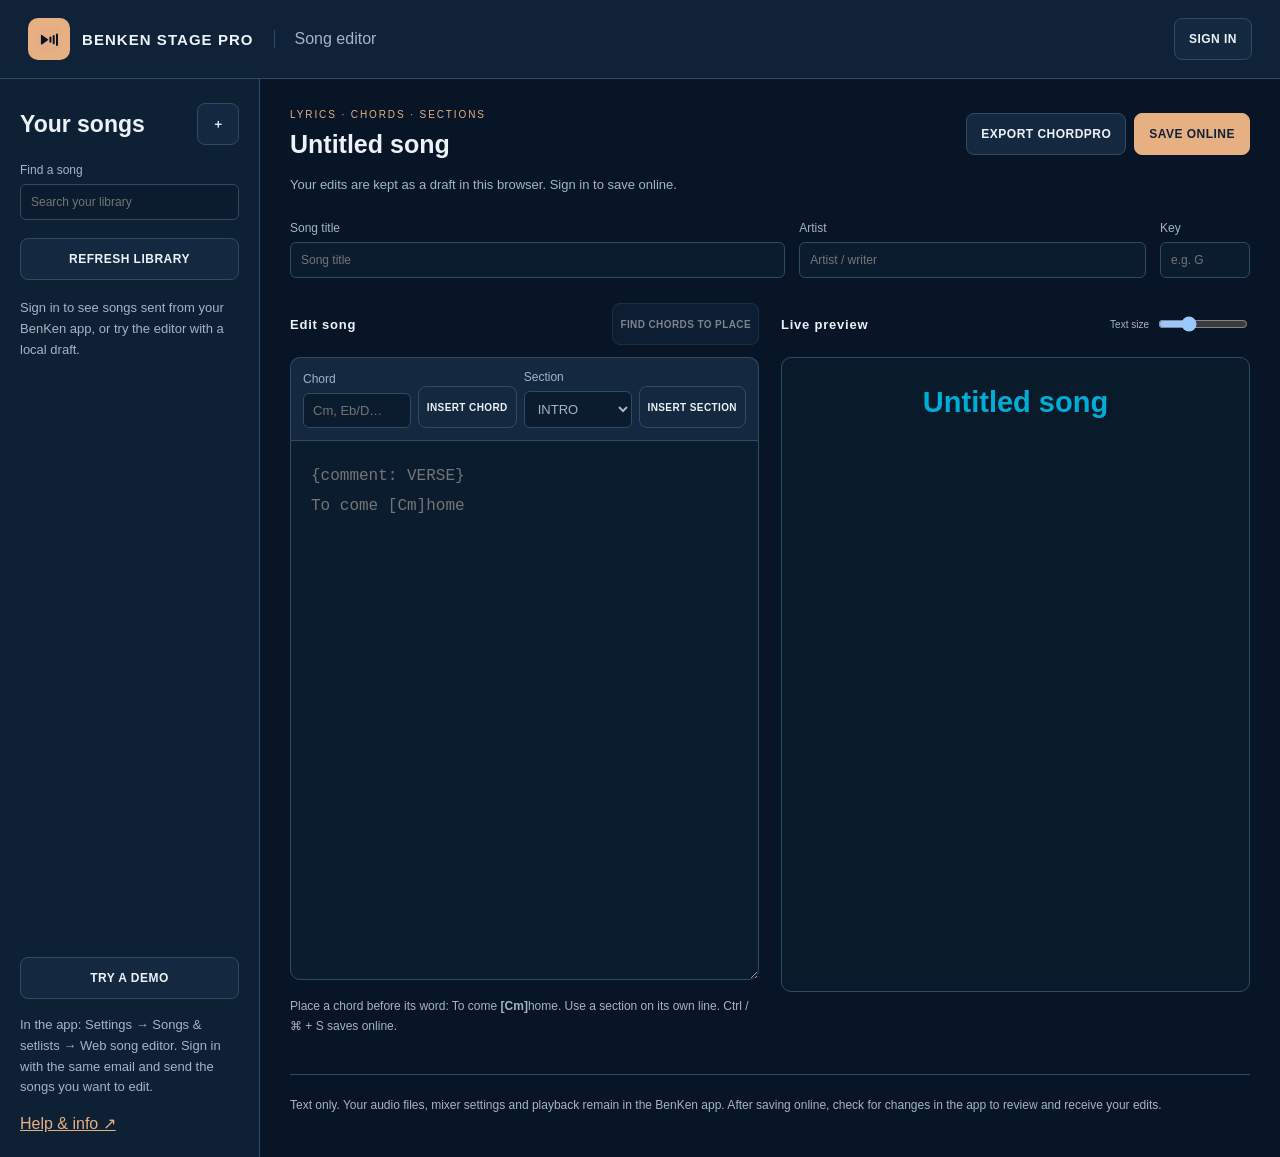
==== editor.html @ 2c7da27f "Add BenKen web song editor with private text sync" ====
<!doctype html><html lang="en"><head><meta charset="utf-8"><meta name="viewport" content="width=device-width, initial-scale=1"><meta name="referrer" content="no-referrer"><title>Song editor · BenKen Stage Pro</title><link rel="stylesheet" href="editor.css"><script defer src="editor-library.js"></script><script defer src="editor-lyrics.js"></script><script defer src="editor.js"></script></head><body>
<header><a class="brand" href="index.html"><img class="logo" src="benken-play-sound.svg" width="42" height="42" alt=""> BENKEN STAGE PRO</a><span class="subtitle">Song editor</span><button id="accountButton">SIGN IN</button></header>
<main><aside><div class="library-heading"><h1>Your songs</h1><button id="newSong" aria-label="Create a new song">＋</button></div><label class="search">Find a song<input id="search" type="search" placeholder="Search your library"></label><button id="refresh">REFRESH LIBRARY</button><p id="libraryStatus">Sign in to see songs sent from your BenKen app, or try the editor with a local draft.</p><div id="songs"></div><div class="aside-bottom"><button id="demo">TRY A DEMO</button><p>In the app: Settings → Songs &amp; setlists → Web song editor. Sign in with the same email and send the songs you want to edit.</p><a href="help.html">Help &amp; info ↗</a></div></aside>
<section class="workspace"><div class="work-heading"><div><p class="eyebrow">LYRICS · CHORDS · SECTIONS</p><h2 id="workTitle">Make room for the music.</h2></div><div class="save-actions"><button id="download">EXPORT CHORDPRO</button><button id="save" class="primary">SAVE ONLINE</button></div></div><p id="status" role="status" aria-live="polite">Your edits are kept as a draft in this browser. Sign in to save online.</p>
<div id="conflict" hidden><strong>The online song has changed.</strong><p>Your draft is still here. Compare both versions before choosing. Nothing has been overwritten.</p><div class="conflict-grid"><label>Your draft<textarea id="conflictLocal" readonly></textarea></label><label>Current online version<textarea id="conflictRemote" readonly></textarea></label></div><p id="conflictMeta"></p><button id="useCloud">LOAD ONLINE VERSION</button><button id="keepDraft">SAVE MY DRAFT INSTEAD</button><button id="copyDraft">SAVE DRAFT AS A NEW SONG</button></div>
<div class="metadata"><label>Song title<input id="songTitle" maxlength="250" placeholder="Song title"></label><label>Artist<input id="artist" maxlength="250" placeholder="Artist / writer"></label><label>Key<input id="songKey" maxlength="40" placeholder="e.g. G"></label></div>
<div class="editor-grid"><section class="edit-pane"><div class="pane-heading"><h3>Edit song</h3><button id="findPending">FIND CHORDS TO PLACE</button></div><div class="insert-toolbar"><label>Chord<input id="chord" placeholder="Cm, Eb/D…" maxlength="30"></label><button id="insertChord">INSERT CHORD</button><label>Section<select id="section"><option>INTRO</option><option>VERSE</option><option>CHORUS</option><option>PRE-CHORUS</option><option>BRIDGE</option><option>SOLO</option><option>OUTRO</option></select></label><button id="insertSection">INSERT SECTION</button></div><label for="lyrics" class="sr-only">Lyrics and chords</label><textarea id="lyrics" maxlength="200000" spellcheck="false" placeholder="{comment: VERSE}&#10;To come [Cm]home"></textarea><p class="hint">Place a chord before its word: To come <strong>[Cm]</strong>home. Use a section on its own line. Ctrl / ⌘ + S saves online.</p></section>
<section class="preview-pane"><div class="pane-heading"><h3>Live preview</h3><label>Text size<input id="fontSize" type="range" min="16" max="36" value="22"></label></div><article id="preview" aria-label="Song preview"><h2 id="previewTitle"></h2><p id="previewMeta"></p><div id="previewLyrics"></div></article></section></div>
<p class="footnote">Text only. Your audio files, mixer settings and playback remain in the BenKen app. After saving online, check for changes in the app to review and receive your edits.</p></section></main>
<dialog id="account"><div class="dialog-heading"><h2>Your BenKen library</h2><button id="closeAccount" aria-label="Close sign-in">×</button></div><div id="accountContent"></div><p id="accountStatus" role="status"></p></dialog>
</body></html>
---- editor.css ----
:root{color-scheme:dark;--bg:#081526;--panel:#14283f;--line:#304c65;--ink:#edf2f7;--muted:#a3b5c6;--copper:#e7b083;--chord:#f1bf67;font-family:Inter,-apple-system,BlinkMacSystemFont,'Segoe UI',sans-serif;color:var(--ink);background:var(--bg)}*{box-sizing:border-box}body{margin:0}button,input,select,textarea{font:inherit;color:inherit}button{cursor:pointer;min-height:42px;padding:10px 14px;border:1px solid var(--line);border-radius:8px;background:var(--panel);font-size:12px;font-weight:700;letter-spacing:.04em}button:hover{border-color:var(--copper)}button:disabled{opacity:.5;cursor:wait}button.primary{background:var(--copper);color:#112236;border-color:var(--copper)}input,select,textarea{background:#0b1c2f;border:1px solid var(--line);border-radius:6px;padding:10px;min-width:0;width:100%}input:focus,textarea:focus,button:focus-visible,select:focus{outline:2px solid var(--copper);outline-offset:2px}label{display:flex;flex-direction:column;gap:7px;font-size:12px;color:var(--muted)}a{color:var(--copper)}header{display:flex;align-items:center;gap:20px;padding:18px 28px;border-bottom:1px solid var(--line);background:#102238}.brand{display:flex;align-items:center;gap:12px;color:var(--ink);font-weight:750;text-decoration:none;letter-spacing:.07em;font-size:15px}.logo{background:var(--copper);color:#13253c;padding:7px;border-radius:10px;font-size:22px}.subtitle{color:var(--muted);border-left:1px solid var(--line);padding-left:20px}#accountButton{margin-left:auto}main{display:grid;grid-template-columns:260px 1fr;min-height:calc(100vh - 85px)}aside{padding:24px 20px;border-right:1px solid var(--line);display:flex;flex-direction:column;gap:18px;background:#0e2034}.library-heading,.pane-heading,.dialog-heading,.work-heading{display:flex;align-items:center;justify-content:space-between;gap:12px}h1{font-size:23px;margin:0}aside p{font-size:13px;color:var(--muted);line-height:1.6;margin:0}#songs{display:grid;gap:7px;max-height:50vh;overflow:auto}#songs button{text-align:left;display:grid;gap:5px;font-size:14px;font-weight:500;letter-spacing:0}#songs button[aria-current=true]{background:#28435b;border-color:var(--copper)}#songs small{color:var(--muted);font-size:11px}.aside-bottom{margin-top:auto;display:grid;gap:16px;padding-top:24px}.workspace{padding:30px;min-width:0}.eyebrow{font-size:10px;letter-spacing:.19em;color:var(--copper);margin:0 0 10px}.work-heading h2{margin:0;font-size:25px;font-weight:600}.save-actions{display:flex;gap:8px;flex-wrap:wrap;justify-content:flex-end}#status{font-size:13px;min-height:20px;color:var(--muted);margin:18px 0 24px}.metadata{display:grid;grid-template-columns:2fr 1.4fr 90px;gap:14px;margin-bottom:25px}.editor-grid{display:grid;grid-template-columns:minmax(0,1fr) minmax(0,1fr);gap:22px}.edit-pane,.preview-pane{min-width:0}.pane-heading{min-height:42px;margin-bottom:12px}.pane-heading h3{font-size:13px;letter-spacing:.06em;margin:0}.pane-heading button{font-size:10px;padding:7px}.pane-heading label{flex-direction:row;align-items:center;font-size:10px}.pane-heading input{width:90px;padding:0}.insert-toolbar{display:grid;grid-template-columns:1fr auto 1fr auto;align-items:end;gap:7px;background:var(--panel);border:1px solid var(--line);border-bottom:0;border-radius:10px 10px 0 0;padding:12px}.insert-toolbar button{font-size:10px;padding:8px}.insert-toolbar input,.insert-toolbar select{font-size:13px;padding:9px}#lyrics{width:100%;height:60vh;min-height:380px;resize:vertical;border-radius:0 0 10px 10px;padding:20px;font:16px/1.9 ui-monospace,SFMono-Regular,Consolas,monospace;tab-size:4}.hint,.footnote{font-size:12px;color:var(--muted);line-height:1.7}.footnote{padding-top:20px;border-top:1px solid var(--line);margin-top:25px}#preview{border:1px solid var(--line);border-radius:10px;min-height:calc(60vh + 95px);padding:28px 22px;background:#091a2b;overflow:auto}#previewTitle{font-size:29px;color:#00add6;margin:0 0 12px;text-align:center;overflow-wrap:anywhere}#previewMeta{font-size:13px;color:var(--muted);text-align:center;margin-bottom:34px}#previewLyrics{font:22px/1.7 ui-monospace,SFMono-Regular,Consolas,monospace}.lyric-line{white-space:pre-wrap;overflow-wrap:anywhere;min-height:1.7em}.lyric-line.section{margin:1.4em 0 .8em;color:#7bd8e7}.section-label{border:1px solid currentColor;padding:4px 10px;border-radius:4px;font-size:.8em}.section.chorus,.section.bridge{color:#cf6af7}.chord-line,.word-chord{color:var(--chord);font-weight:700}.centred-chord-flow{line-height:2.8}.lyric-word{position:relative;display:inline-block;white-space:pre;vertical-align:bottom;line-height:1.7;margin-top:1.25em}.word-chord{position:absolute;top:-1.2em;white-space:pre;line-height:1.2}.blank-line{height:.8em}dialog{color:var(--ink);background:var(--panel);border:1px solid var(--line);border-radius:16px;padding:28px;width:min(480px,94vw)}dialog::backdrop{background:#000a}dialog h2{font-size:22px;margin:0}dialog form{display:grid;gap:15px;margin-top:25px}dialog p{font-size:13px;line-height:1.6;color:var(--muted)}#conflict{border:1px solid var(--copper);border-radius:10px;background:var(--panel);padding:20px;margin:18px 0}#conflict p{font-size:13px;line-height:1.6}#conflict button{margin:5px}.conflict-grid{display:grid;grid-template-columns:1fr 1fr;gap:12px}.conflict-grid textarea{height:180px}.sr-only{position:absolute;width:1px;height:1px;overflow:hidden;clip:rect(0,0,0,0)}@media(max-width:1150px){main{grid-template-columns:220px 1fr}.workspace{padding:22px}.insert-toolbar{grid-template-columns:1fr 1fr}.work-heading{align-items:flex-start}.save-actions{max-width:190px}.editor-grid{gap:14px}#preview{padding:20px 14px}}@media(max-width:800px){main{grid-template-columns:1fr}aside{border-right:0;border-bottom:1px solid var(--line)}#songs{max-height:180px}.aside-bottom{padding:0}.aside-bottom p{display:none}.editor-grid{grid-template-columns:1fr}.metadata{grid-template-columns:1fr 1fr}.metadata label:first-child{grid-column:1/-1}.subtitle{display:none}header{padding:12px 16px}.brand{font-size:12px}.workspace{padding:20px 16px}.work-heading h2{font-size:21px}#lyrics{height:50vh}.preview-pane{margin-top:20px}}
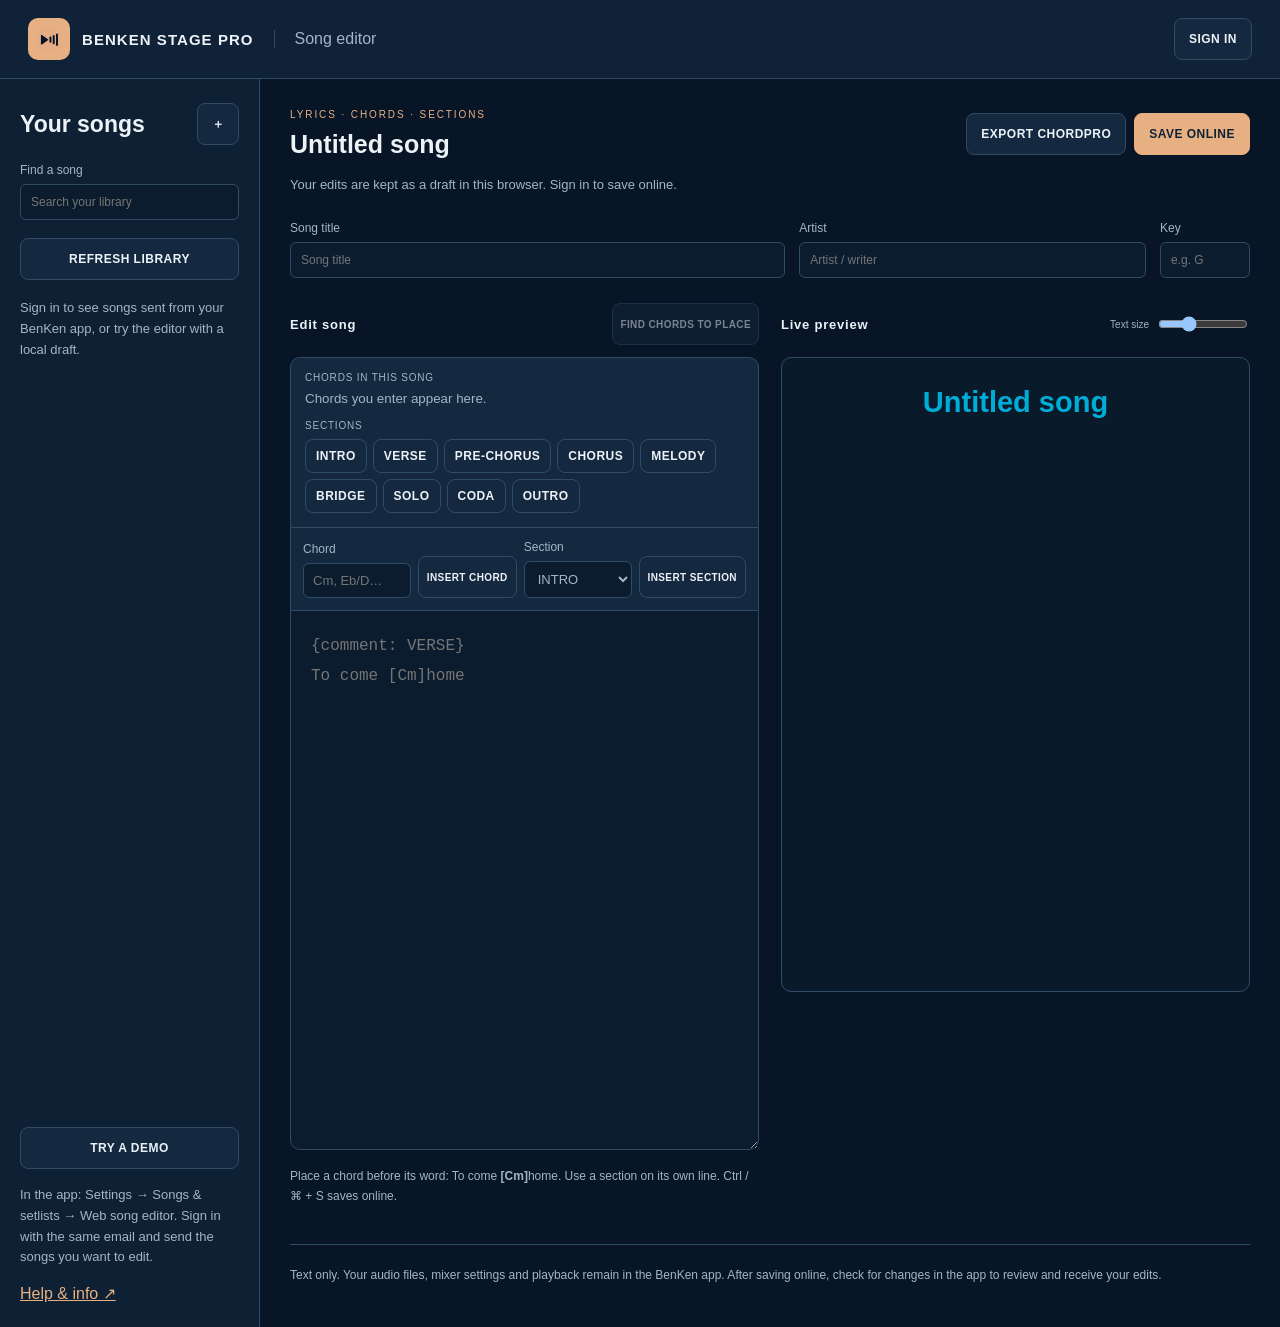
==== commit e11ac641: "Add used chord and section shortcuts above the web lyrics editor" ====
--- a/editor.html
+++ b/editor.html
@@ -1,10 +1,10 @@
-<!doctype html><html lang="en"><head><meta charset="utf-8"><meta name="viewport" content="width=device-width, initial-scale=1"><meta name="referrer" content="no-referrer"><title>Song editor · BenKen Stage Pro</title><link rel="stylesheet" href="editor.css"><script defer src="editor-library.js"></script><script defer src="editor-lyrics.js"></script><script defer src="editor.js"></script></head><body>
+<!doctype html><html lang="en"><head><meta charset="utf-8"><meta name="viewport" content="width=device-width, initial-scale=1"><meta name="referrer" content="no-referrer"><title>Song editor · BenKen Stage Pro</title><link rel="stylesheet" href="editor.css?v=20261110-2"><script defer src="editor-library.js"></script><script defer src="editor-lyrics.js"></script><script defer src="editor.js?v=20261110-2"></script></head><body>
 <header><a class="brand" href="index.html"><img class="logo" src="benken-play-sound.svg" width="42" height="42" alt=""> BENKEN STAGE PRO</a><span class="subtitle">Song editor</span><button id="accountButton">SIGN IN</button></header>
 <main><aside><div class="library-heading"><h1>Your songs</h1><button id="newSong" aria-label="Create a new song">＋</button></div><label class="search">Find a song<input id="search" type="search" placeholder="Search your library"></label><button id="refresh">REFRESH LIBRARY</button><p id="libraryStatus">Sign in to see songs sent from your BenKen app, or try the editor with a local draft.</p><div id="songs"></div><div class="aside-bottom"><button id="demo">TRY A DEMO</button><p>In the app: Settings → Songs &amp; setlists → Web song editor. Sign in with the same email and send the songs you want to edit.</p><a href="help.html">Help &amp; info ↗</a></div></aside>
 <section class="workspace"><div class="work-heading"><div><p class="eyebrow">LYRICS · CHORDS · SECTIONS</p><h2 id="workTitle">Make room for the music.</h2></div><div class="save-actions"><button id="download">EXPORT CHORDPRO</button><button id="save" class="primary">SAVE ONLINE</button></div></div><p id="status" role="status" aria-live="polite">Your edits are kept as a draft in this browser. Sign in to save online.</p>
 <div id="conflict" hidden><strong>The online song has changed.</strong><p>Your draft is still here. Compare both versions before choosing. Nothing has been overwritten.</p><div class="conflict-grid"><label>Your draft<textarea id="conflictLocal" readonly></textarea></label><label>Current online version<textarea id="conflictRemote" readonly></textarea></label></div><p id="conflictMeta"></p><button id="useCloud">LOAD ONLINE VERSION</button><button id="keepDraft">SAVE MY DRAFT INSTEAD</button><button id="copyDraft">SAVE DRAFT AS A NEW SONG</button></div>
 <div class="metadata"><label>Song title<input id="songTitle" maxlength="250" placeholder="Song title"></label><label>Artist<input id="artist" maxlength="250" placeholder="Artist / writer"></label><label>Key<input id="songKey" maxlength="40" placeholder="e.g. G"></label></div>
-<div class="editor-grid"><section class="edit-pane"><div class="pane-heading"><h3>Edit song</h3><button id="findPending">FIND CHORDS TO PLACE</button></div><div class="insert-toolbar"><label>Chord<input id="chord" placeholder="Cm, Eb/D…" maxlength="30"></label><button id="insertChord">INSERT CHORD</button><label>Section<select id="section"><option>INTRO</option><option>VERSE</option><option>CHORUS</option><option>PRE-CHORUS</option><option>BRIDGE</option><option>SOLO</option><option>OUTRO</option></select></label><button id="insertSection">INSERT SECTION</button></div><label for="lyrics" class="sr-only">Lyrics and chords</label><textarea id="lyrics" maxlength="200000" spellcheck="false" placeholder="{comment: VERSE}&#10;To come [Cm]home"></textarea><p class="hint">Place a chord before its word: To come <strong>[Cm]</strong>home. Use a section on its own line. Ctrl / ⌘ + S saves online.</p></section>
+<div class="editor-grid"><section class="edit-pane"><div class="pane-heading"><h3>Edit song</h3><button id="findPending">FIND CHORDS TO PLACE</button></div><div class="quick-tools"><div class="quick-group"><span>CHORDS IN THIS SONG</span><div id="usedChords" class="quick-buttons"></div></div><div class="quick-group"><span>SECTIONS</span><div id="quickSections" class="quick-buttons"></div></div></div><div class="insert-toolbar"><label>Chord<input id="chord" placeholder="Cm, Eb/D…" maxlength="30"></label><button id="insertChord">INSERT CHORD</button><label>Section<select id="section"><option>INTRO</option><option>VERSE</option><option>CHORUS</option><option>PRE-CHORUS</option><option>BRIDGE</option><option>MELODY</option><option>SOLO</option><option>CODA</option><option>OUTRO</option></select></label><button id="insertSection">INSERT SECTION</button></div><label for="lyrics" class="sr-only">Lyrics and chords</label><textarea id="lyrics" maxlength="200000" spellcheck="false" placeholder="{comment: VERSE}&#10;To come [Cm]home"></textarea><p class="hint">Place a chord before its word: To come <strong>[Cm]</strong>home. Use a section on its own line. Ctrl / ⌘ + S saves online.</p></section>
 <section class="preview-pane"><div class="pane-heading"><h3>Live preview</h3><label>Text size<input id="fontSize" type="range" min="16" max="36" value="22"></label></div><article id="preview" aria-label="Song preview"><h2 id="previewTitle"></h2><p id="previewMeta"></p><div id="previewLyrics"></div></article></section></div>
 <p class="footnote">Text only. Your audio files, mixer settings and playback remain in the BenKen app. After saving online, check for changes in the app to review and receive your edits.</p></section></main>
 <dialog id="account"><div class="dialog-heading"><h2>Your BenKen library</h2><button id="closeAccount" aria-label="Close sign-in">×</button></div><div id="accountContent"></div><p id="accountStatus" role="status"></p></dialog>
--- a/editor.css
+++ b/editor.css
@@ -1 +1,3 @@
 :root{color-scheme:dark;--bg:#081526;--panel:#14283f;--line:#304c65;--ink:#edf2f7;--muted:#a3b5c6;--copper:#e7b083;--chord:#f1bf67;font-family:Inter,-apple-system,BlinkMacSystemFont,'Segoe UI',sans-serif;color:var(--ink);background:var(--bg)}*{box-sizing:border-box}body{margin:0}button,input,select,textarea{font:inherit;color:inherit}button{cursor:pointer;min-height:42px;padding:10px 14px;border:1px solid var(--line);border-radius:8px;background:var(--panel);font-size:12px;font-weight:700;letter-spacing:.04em}button:hover{border-color:var(--copper)}button:disabled{opacity:.5;cursor:wait}button.primary{background:var(--copper);color:#112236;border-color:var(--copper)}input,select,textarea{background:#0b1c2f;border:1px solid var(--line);border-radius:6px;padding:10px;min-width:0;width:100%}input:focus,textarea:focus,button:focus-visible,select:focus{outline:2px solid var(--copper);outline-offset:2px}label{display:flex;flex-direction:column;gap:7px;font-size:12px;color:var(--muted)}a{color:var(--copper)}header{display:flex;align-items:center;gap:20px;padding:18px 28px;border-bottom:1px solid var(--line);background:#102238}.brand{display:flex;align-items:center;gap:12px;color:var(--ink);font-weight:750;text-decoration:none;letter-spacing:.07em;font-size:15px}.logo{background:var(--copper);color:#13253c;padding:7px;border-radius:10px;font-size:22px}.subtitle{color:var(--muted);border-left:1px solid var(--line);padding-left:20px}#accountButton{margin-left:auto}main{display:grid;grid-template-columns:260px 1fr;min-height:calc(100vh - 85px)}aside{padding:24px 20px;border-right:1px solid var(--line);display:flex;flex-direction:column;gap:18px;background:#0e2034}.library-heading,.pane-heading,.dialog-heading,.work-heading{display:flex;align-items:center;justify-content:space-between;gap:12px}h1{font-size:23px;margin:0}aside p{font-size:13px;color:var(--muted);line-height:1.6;margin:0}#songs{display:grid;gap:7px;max-height:50vh;overflow:auto}#songs button{text-align:left;display:grid;gap:5px;font-size:14px;font-weight:500;letter-spacing:0}#songs button[aria-current=true]{background:#28435b;border-color:var(--copper)}#songs small{color:var(--muted);font-size:11px}.aside-bottom{margin-top:auto;display:grid;gap:16px;padding-top:24px}.workspace{padding:30px;min-width:0}.eyebrow{font-size:10px;letter-spacing:.19em;color:var(--copper);margin:0 0 10px}.work-heading h2{margin:0;font-size:25px;font-weight:600}.save-actions{display:flex;gap:8px;flex-wrap:wrap;justify-content:flex-end}#status{font-size:13px;min-height:20px;color:var(--muted);margin:18px 0 24px}.metadata{display:grid;grid-template-columns:2fr 1.4fr 90px;gap:14px;margin-bottom:25px}.editor-grid{display:grid;grid-template-columns:minmax(0,1fr) minmax(0,1fr);gap:22px}.edit-pane,.preview-pane{min-width:0}.pane-heading{min-height:42px;margin-bottom:12px}.pane-heading h3{font-size:13px;letter-spacing:.06em;margin:0}.pane-heading button{font-size:10px;padding:7px}.pane-heading label{flex-direction:row;align-items:center;font-size:10px}.pane-heading input{width:90px;padding:0}.insert-toolbar{display:grid;grid-template-columns:1fr auto 1fr auto;align-items:end;gap:7px;background:var(--panel);border:1px solid var(--line);border-bottom:0;border-radius:10px 10px 0 0;padding:12px}.insert-toolbar button{font-size:10px;padding:8px}.insert-toolbar input,.insert-toolbar select{font-size:13px;padding:9px}#lyrics{width:100%;height:60vh;min-height:380px;resize:vertical;border-radius:0 0 10px 10px;padding:20px;font:16px/1.9 ui-monospace,SFMono-Regular,Consolas,monospace;tab-size:4}.hint,.footnote{font-size:12px;color:var(--muted);line-height:1.7}.footnote{padding-top:20px;border-top:1px solid var(--line);margin-top:25px}#preview{border:1px solid var(--line);border-radius:10px;min-height:calc(60vh + 95px);padding:28px 22px;background:#091a2b;overflow:auto}#previewTitle{font-size:29px;color:#00add6;margin:0 0 12px;text-align:center;overflow-wrap:anywhere}#previewMeta{font-size:13px;color:var(--muted);text-align:center;margin-bottom:34px}#previewLyrics{font:22px/1.7 ui-monospace,SFMono-Regular,Consolas,monospace}.lyric-line{white-space:pre-wrap;overflow-wrap:anywhere;min-height:1.7em}.lyric-line.section{margin:1.4em 0 .8em;color:#7bd8e7}.section-label{border:1px solid currentColor;padding:4px 10px;border-radius:4px;font-size:.8em}.section.chorus,.section.bridge{color:#cf6af7}.chord-line,.word-chord{color:var(--chord);font-weight:700}.centred-chord-flow{line-height:2.8}.lyric-word{position:relative;display:inline-block;white-space:pre;vertical-align:bottom;line-height:1.7;margin-top:1.25em}.word-chord{position:absolute;top:-1.2em;white-space:pre;line-height:1.2}.blank-line{height:.8em}dialog{color:var(--ink);background:var(--panel);border:1px solid var(--line);border-radius:16px;padding:28px;width:min(480px,94vw)}dialog::backdrop{background:#000a}dialog h2{font-size:22px;margin:0}dialog form{display:grid;gap:15px;margin-top:25px}dialog p{font-size:13px;line-height:1.6;color:var(--muted)}#conflict{border:1px solid var(--copper);border-radius:10px;background:var(--panel);padding:20px;margin:18px 0}#conflict p{font-size:13px;line-height:1.6}#conflict button{margin:5px}.conflict-grid{display:grid;grid-template-columns:1fr 1fr;gap:12px}.conflict-grid textarea{height:180px}.sr-only{position:absolute;width:1px;height:1px;overflow:hidden;clip:rect(0,0,0,0)}@media(max-width:1150px){main{grid-template-columns:220px 1fr}.workspace{padding:22px}.insert-toolbar{grid-template-columns:1fr 1fr}.work-heading{align-items:flex-start}.save-actions{max-width:190px}.editor-grid{gap:14px}#preview{padding:20px 14px}}@media(max-width:800px){main{grid-template-columns:1fr}aside{border-right:0;border-bottom:1px solid var(--line)}#songs{max-height:180px}.aside-bottom{padding:0}.aside-bottom p{display:none}.editor-grid{grid-template-columns:1fr}.metadata{grid-template-columns:1fr 1fr}.metadata label:first-child{grid-column:1/-1}.subtitle{display:none}header{padding:12px 16px}.brand{font-size:12px}.workspace{padding:20px 16px}.work-heading h2{font-size:21px}#lyrics{height:50vh}.preview-pane{margin-top:20px}}
+
+.quick-tools{background:var(--panel);border:1px solid var(--line);border-radius:10px 10px 0 0;padding:14px;display:grid;gap:14px}.quick-group>span{display:block;font-size:10px;letter-spacing:.08em;color:var(--muted);margin-bottom:8px}.quick-buttons{display:flex;flex-wrap:wrap;gap:6px}.quick-buttons button{padding:7px 10px;font-size:12px;min-height:34px}.quick-buttons small{color:var(--muted)}#usedChords button{color:var(--chord)}.quick-tools+.insert-toolbar{border-radius:0;border-top:0}
